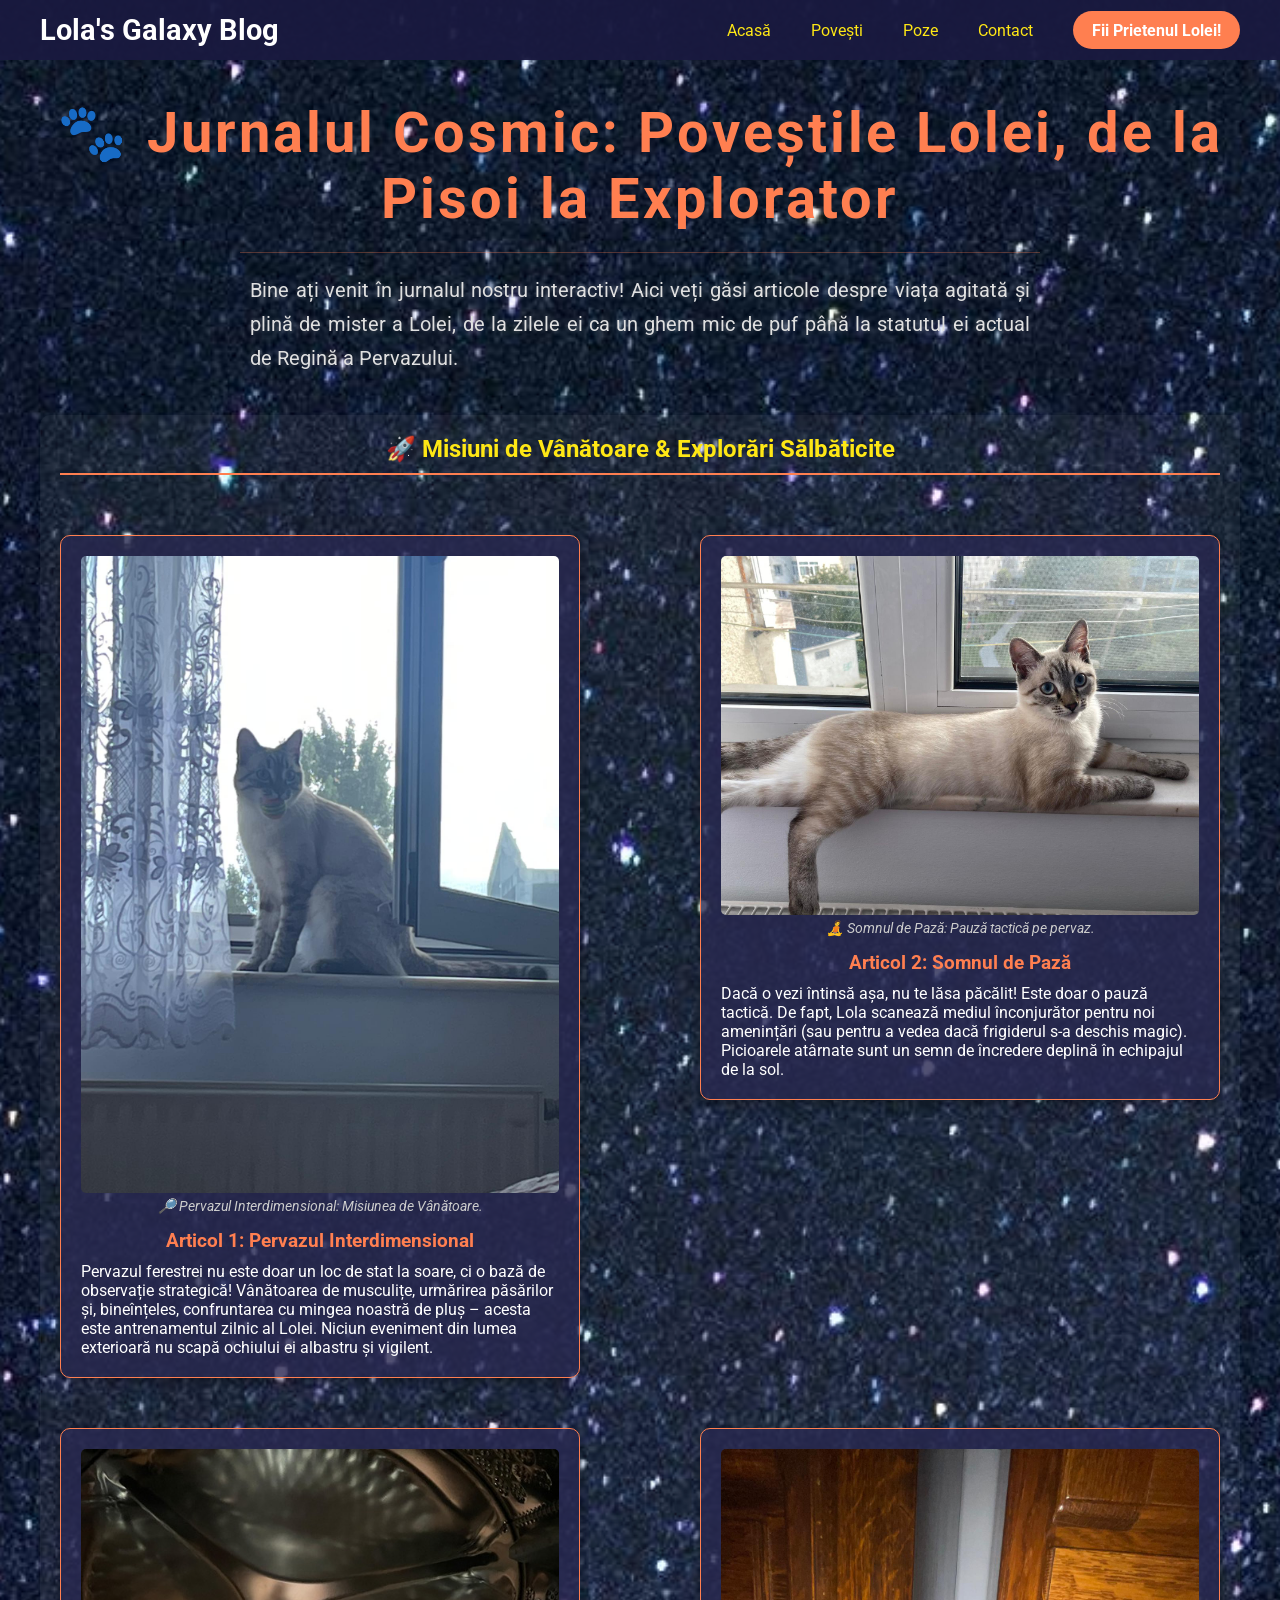
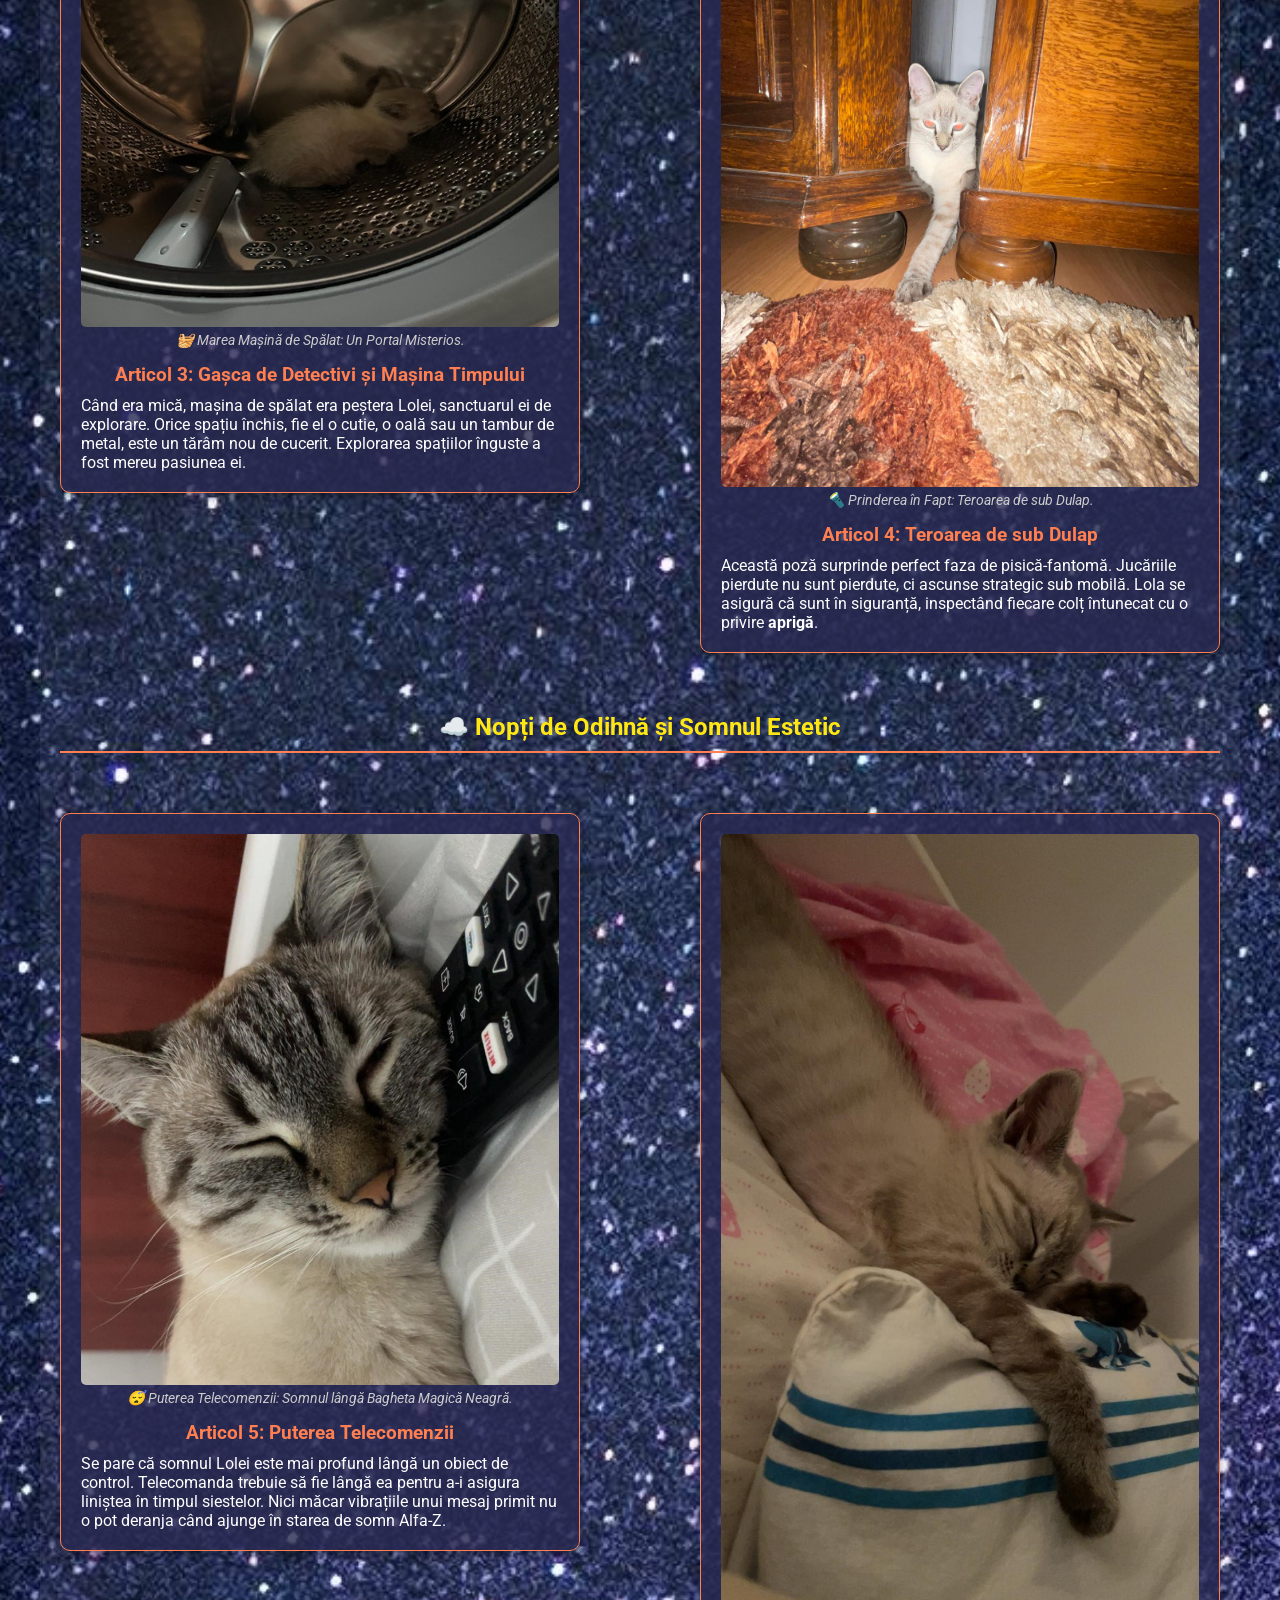
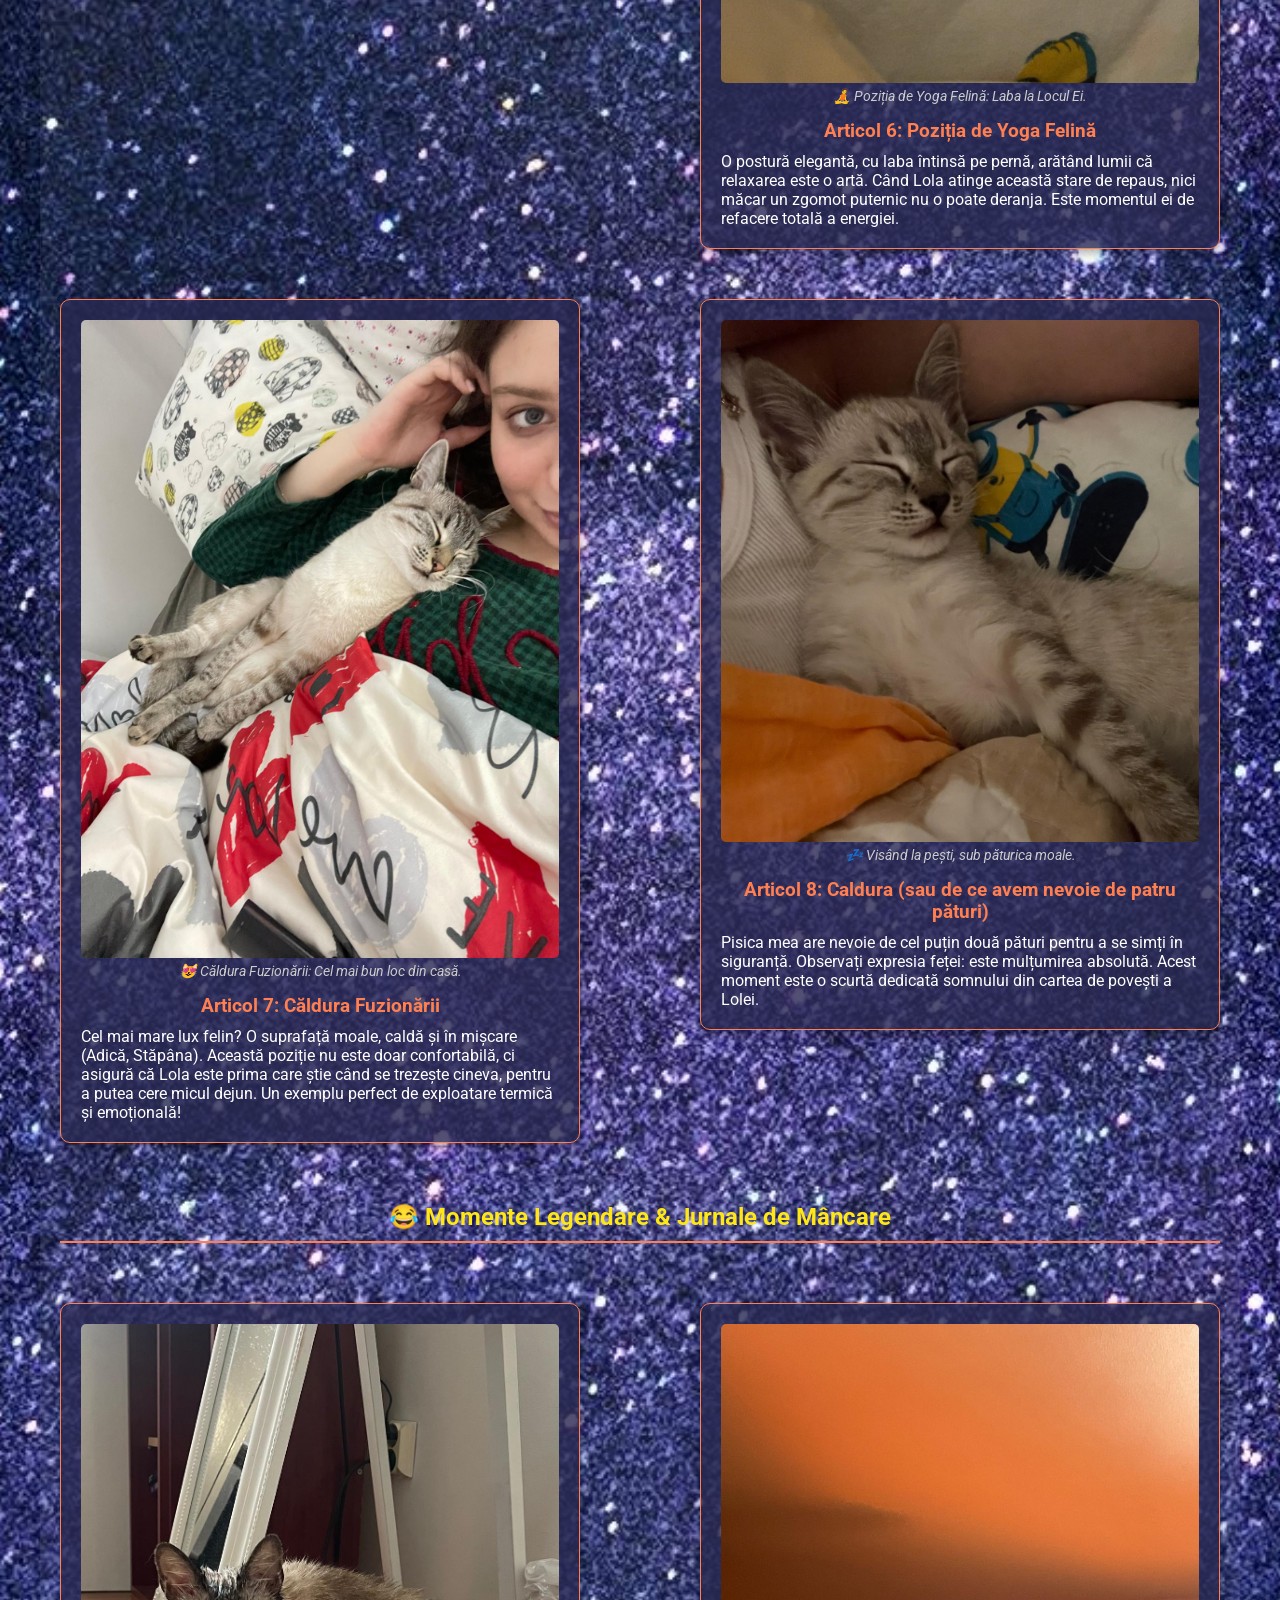
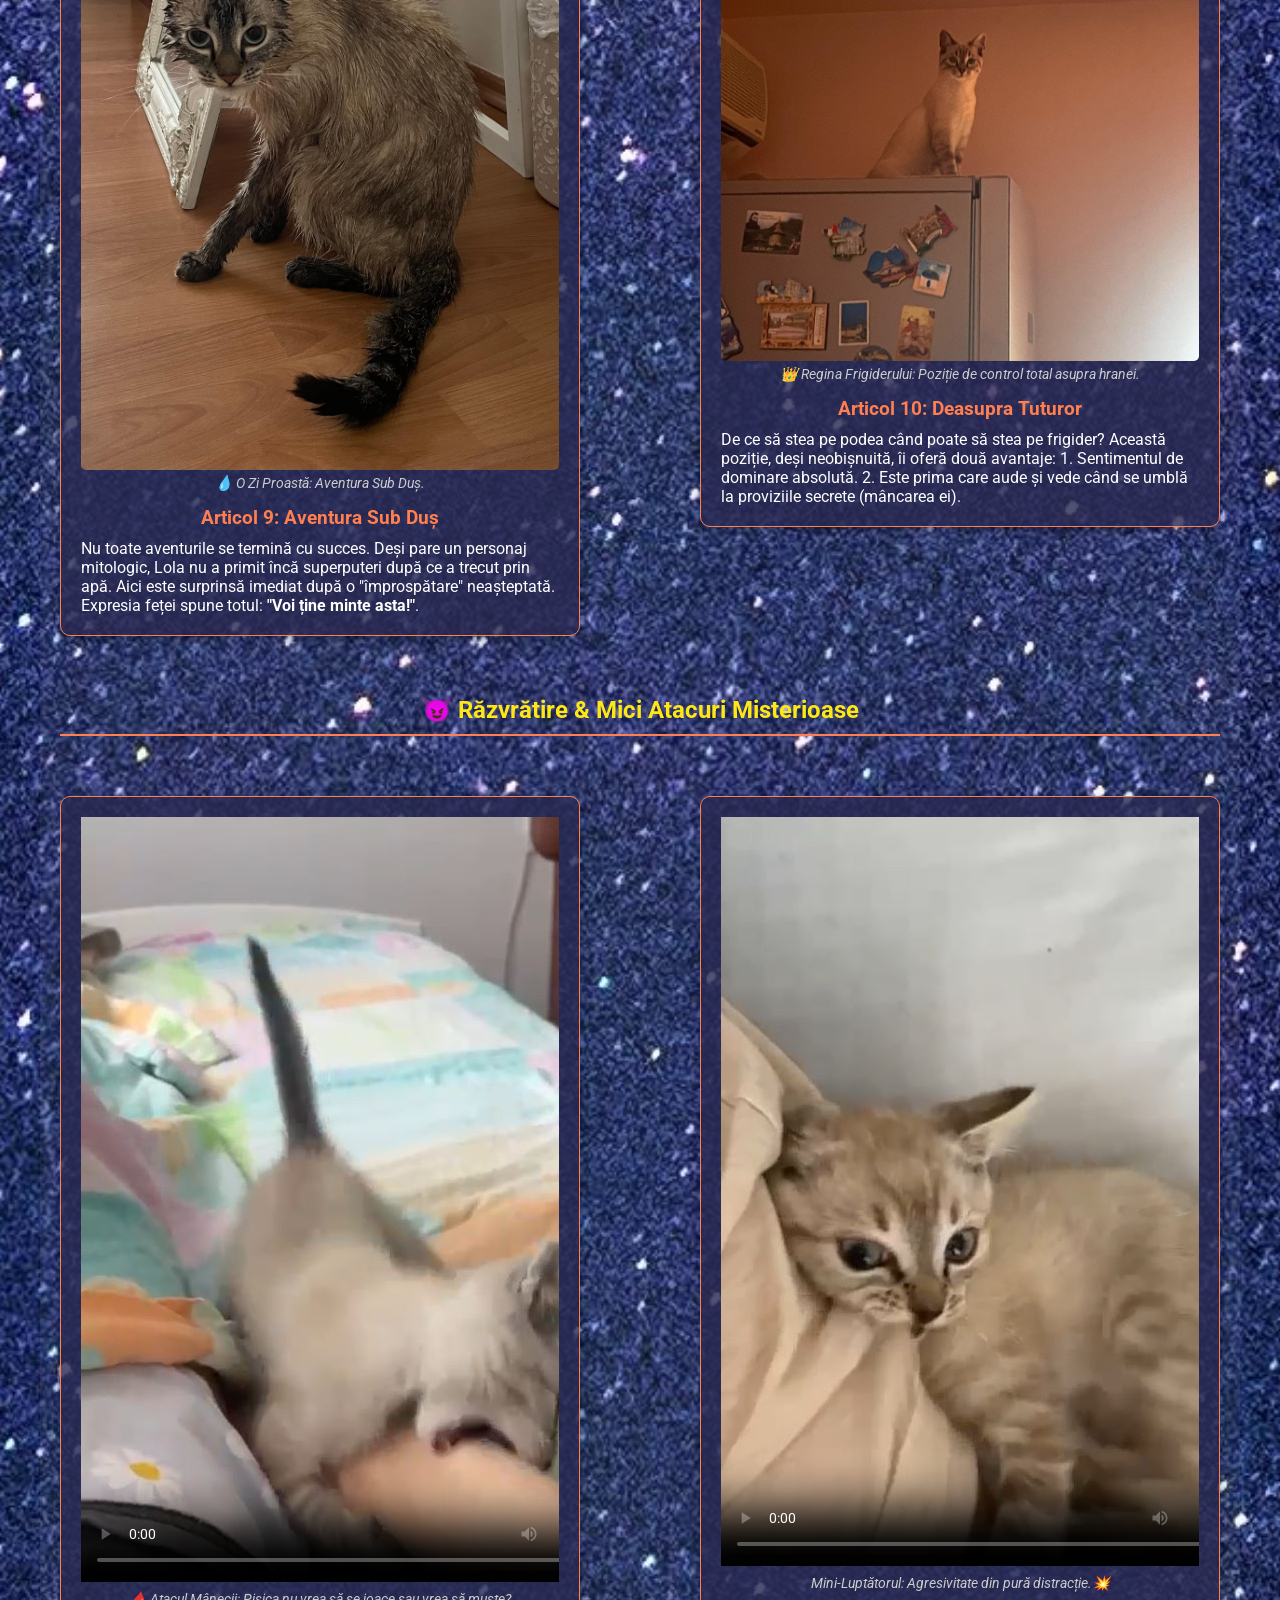
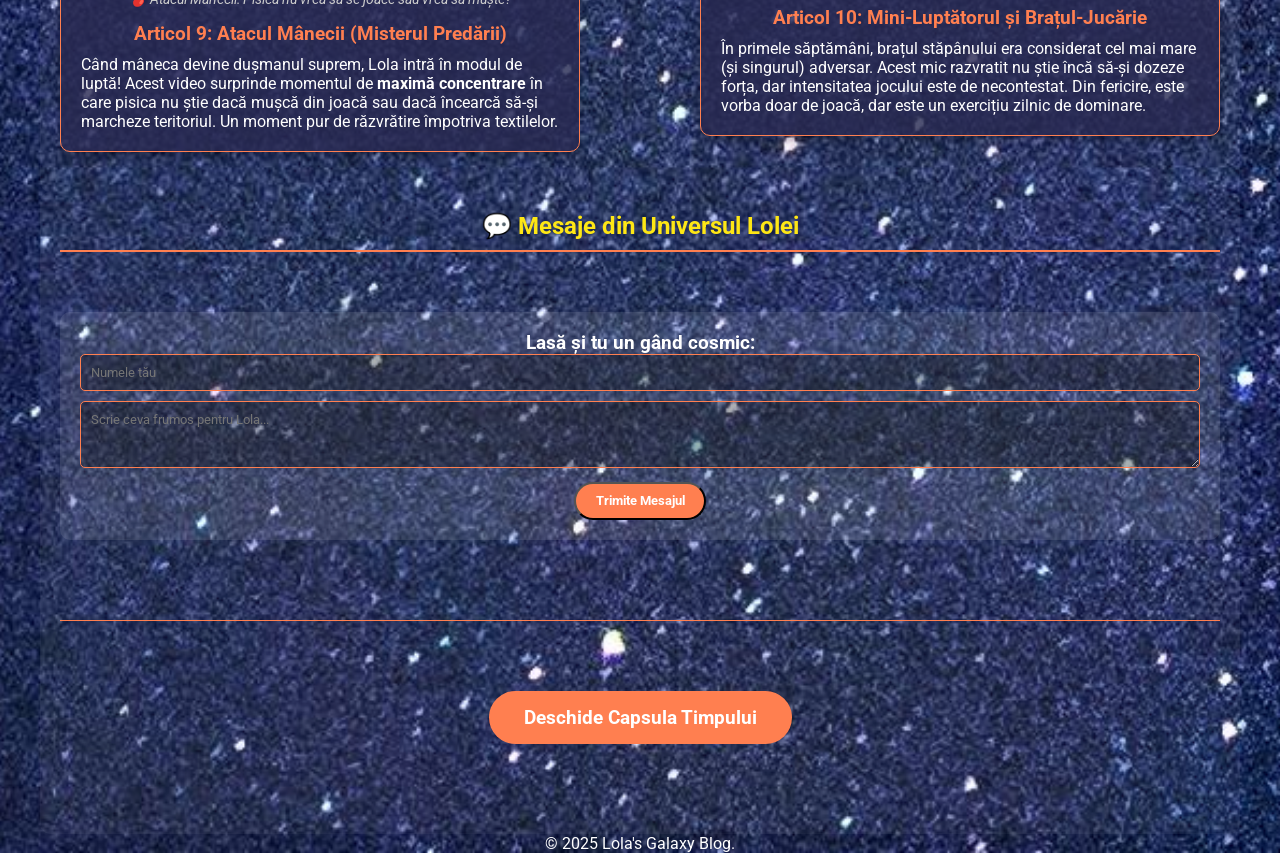
==== povesti.html @ cbba56db "Add files via upload" ====
<!DOCTYPE html>
<html lang="ro">

<head>
    <meta charset="UTF-8">
    <meta name="viewport" content="width=device-width, initial-scale=1.0">
    <link rel="stylesheet" href="https://cdnjs.cloudflare.com/ajax/libs/font-awesome/6.5.1/css/all.min.css"
        integrity="sha512-DTOQO9RWCH3ppGqcWaEA1BIZOC6xxalwEsw9c2QQeAIftl+Vegovlnee1c9QX4TctnWMn13TZye+giMm8e2LwA=="
        crossorigin="anonymous" referrerpolicy="no-referrer">
    <link href="https://fonts.googleapis.com/css2?family=Roboto:wght@400;700&display=swap" rel="stylesheet">
    <meta name="description"
        content="Aventurile zilnice ale Lolei: Vezi poze și clipuri video cu atacuri de pisoi, somn cosmic, explorări pe pervaz și cele mai amuzante momente din viața unei siameze tabby point.">
    <meta name="keywords"
        content="lola povesti, pisica razvratire, pisoi joaca, pisici somn, clipuri video pisici, siameza tabby point, aventuri pisici.">
    <meta name="author" content="Boros Eliza Georgiana">
    <title>Jurnalul Cosmic al Lolei – Povești, Aventuri și Răzvrătire Felină</title>
    <link rel="icon" type="image/png" href="logo.png">
    <link rel="stylesheet" href="style.css">
</head>

<body id="povesti-bkg">
    <header>
        <div class="navbar">
            <div class="logo"><a href="acasa.html">Lola's Galaxy Blog</a></div> <input type="checkbox" id="menu-toggle"
                class="hidden-checkbox"> <label for="menu-toggle" class="toggle_btn icon"> <i
                    class="fa-solid fa-bars"></i> </label>
            <nav class="main-nav">
                <ul class="links">
                    <li><a href="acasa.html">Acasă</a></li>
                    <li class="main-submenu"> <a href="povesti.html">Povești</a>
                        <ul class="submenu">
                            <li><a href="povesti.html#joaca">Joacă</a></li>
                            <li><a href="povesti.html#relaxare">Relaxare</a></li>
                            <li><a href="povesti.html#mancare">Mâncare Preferată</a></li>
                            <li><a href="povesti.html#razvratire">Lola Războinica</a></li>
                        </ul>
                    </li>
                    <li><a href="poze.html">Poze</a></li>
                    <li class="main-submenu"> <a href="contact.html">Contact</a>
                        <ul class="submenu">
                            <li><a href="#urare">Trimite-i o urare pisicii</a></li>
                            <li><a href="#newsletter">Înscriere Newsletter</a></li>
                        </ul>
                    </li>
                    <li><a href="signin.html" class="action_btn"> Fii Prietenul Lolei!</a></li>
                </ul>
            </nav>
        </div>
    </header>
    <main>
        <section id="povesti-header">
            <h1>🐾 Jurnalul Cosmic: Poveștile Lolei, de la Pisoi la Explorator</h1>
            <p> Bine ați venit în jurnalul nostru interactiv! Aici veți găsi articole despre viața agitată și plină de
                mister a Lolei, de la zilele ei ca un ghem mic de puf până la statutul ei actual de Regină a Pervazului.
            </p>
        </section>
        <section id="joaca" class="story-category">
            <h2>🚀 Misiuni de Vânătoare & Explorări Sălbăticite</h2>
            <article class="post">
                <figure> <img src="poza1.jpeg" alt="Lola pe pervaz cu jucăria de pluș.">
                    <figcaption>🔎 Pervazul Interdimensional: Misiunea de Vânătoare.</figcaption>
                </figure>
                <h3>Articol 1: Pervazul Interdimensional</h3>
                <p> Pervazul ferestrei nu este doar un loc de stat la soare, ci o bază de observație strategică!
                    Vânătoarea de musculițe, urmărirea păsărilor și, bineînțeles, confruntarea cu mingea noastră de pluș
                    – acesta este antrenamentul zilnic al Lolei. Niciun eveniment din lumea exterioară nu scapă ochiului
                    ei albastru și vigilent. </p>
            </article>
            <article class="post">
                <figure> <img src="poza2.jpeg" alt="Lola întinsă pe pervaz.">
                    <figcaption>🧘 Somnul de Pază: Pauză tactică pe pervaz.</figcaption>
                </figure>
                <h3>Articol 2: Somnul de Pază</h3>
                <p> Dacă o vezi întinsă așa, nu te lăsa păcălit! Este doar o pauză tactică. De fapt, Lola scanează
                    mediul înconjurător pentru noi amenințări (sau pentru a vedea dacă frigiderul s-a deschis magic).
                    Picioarele atârnate sunt un semn de încredere deplină în echipajul de la sol. </p>
            </article>
            <article class="post">
                <figure> <img src="poza3.jpeg" alt="Lola pisoi se ascunde în mașina de spălat.">
                    <figcaption>🧺 Marea Mașină de Spălat: Un Portal Misterios.</figcaption>
                </figure>
                <h3>Articol 3: Gașca de Detectivi și Mașina Timpului</h3>
                <p> Când era mică, mașina de spălat era peștera Lolei, sanctuarul ei de explorare. Orice spațiu închis,
                    fie el o cutie, o oală sau un tambur de metal, este un tărâm nou de cucerit. Explorarea spațiilor
                    înguste a fost mereu pasiunea ei. </p>
            </article>
            <article class="post">
                <figure> <img src="poza4.jpeg" alt="Lola iese de sub dulapuri, cu ochii roșii de la blitz.">
                    <figcaption>🔦 Prinderea în Fapt: Teroarea de sub Dulap.</figcaption>
                </figure>
                <h3>Articol 4: Teroarea de sub Dulap</h3>
                <p> Această poză surprinde perfect faza de pisică-fantomă. Jucăriile pierdute nu sunt pierdute, ci
                    ascunse strategic sub mobilă. Lola se asigură că sunt în siguranță, inspectând fiecare colț
                    întunecat cu o privire <strong>aprigă</strong>. </p>
            </article>
        </section>
        <section id="relaxare" class="story-category">
            <h2>☁️ Nopți de Odihnă și Somnul Estetic</h2>
            <article class="post">
                <figure> <img src="poza5.jpeg" alt="Lola doarme lângă o telecomandă.">
                    <figcaption>😴 Puterea Telecomenzii: Somnul lângă Bagheta Magică Neagră.</figcaption>
                </figure>
                <h3>Articol 5: Puterea Telecomenzii</h3>
                <p> Se pare că somnul Lolei este mai profund lângă un obiect de control. Telecomanda trebuie să fie
                    lângă ea pentru a-i asigura liniștea în timpul siestelor. Nici măcar vibrațiile unui mesaj primit nu
                    o pot deranja când ajunge în starea de somn Alfa-Z. </p>
            </article>
            <article class="post">
                <figure> <img src="poza6.jpeg" alt="Lola doarme cu laba întinsă pe pernă.">
                    <figcaption>🧘 Poziția de Yoga Felină: Laba la Locul Ei.</figcaption>
                </figure>
                <h3>Articol 6: Poziția de Yoga Felină</h3>
                <p> O postură elegantă, cu laba întinsă pe pernă, arătând lumii că relaxarea este o artă. Când Lola
                    atinge această stare de repaus, nici măcar un zgomot puternic nu o poate deranja. Este momentul ei
                    de refacere totală a energiei. </p>
            </article>
            <article class="post">
                <figure> <img src="poza7.jpeg" alt="Lola doarme pe stăpână.">
                    <figcaption>😻 Căldura Fuzionării: Cel mai bun loc din casă.</figcaption>
                </figure>
                <h3>Articol 7: Căldura Fuzionării</h3>
                <p> Cel mai mare lux felin? O suprafață moale, caldă și în mișcare (Adică, Stăpâna). Această poziție nu
                    este doar confortabilă, ci asigură că Lola este prima care știe când se trezește cineva, pentru a
                    putea cere micul dejun. Un exemplu perfect de exploatare termică și emoțională! </p>
            </article>
            <article class="post">
                <figure> <img src="poza8.jpeg" alt="Lola pisoi doarme pe o pătură portocalie.">
                    <figcaption>💤 Visând la pești, sub păturica moale.</figcaption>
                </figure>
                <h3>Articol 8: Caldura (sau de ce avem nevoie de patru pături)</h3>
                <p> Pisica mea are nevoie de cel puțin două pături pentru a se simți în siguranță. Observați expresia
                    feței: este mulțumirea absolută. Acest moment este o scurtă dedicată somnului din cartea de povești
                    a Lolei. </p>
            </article>
        </section>
        <section id="mancare" class="story-category">
            <h2>😂 Momente Legendare & Jurnale de Mâncare</h2>
            <article class="post">
                <figure> <img src="poza9.jpeg" alt="Lola udă după baie, stând pe podea.">
                    <figcaption>💧 O Zi Proastă: Aventura Sub Duș.</figcaption>
                </figure>
                <h3>Articol 9: Aventura Sub Duș</h3>
                <p> Nu toate aventurile se termină cu succes. Deși pare un personaj mitologic, Lola nu a primit încă
                    superputeri după ce a trecut prin apă. Aici este surprinsă imediat după o "împrospătare"
                    neașteptată. Expresia feței spune totul: <strong>"Voi ține minte asta!"</strong>. </p>
            </article>
            <article class="post">
                <figure> <img src="poza10.jpeg" alt="Lola stă pe frigider.">
                    <figcaption>👑 Regina Frigiderului: Poziție de control total asupra hranei.</figcaption>
                </figure>
                <h3>Articol 10: Deasupra Tuturor</h3>
                <p> De ce să stea pe podea când poate să stea pe frigider? Această poziție, deși neobișnuită, îi oferă
                    două avantaje: 1. Sentimentul de dominare absolută. 2. Este prima care aude și vede când se umblă la
                    proviziile secrete (mâncarea ei). </p>
            </article>
        </section>
        <section id="razvratire" class="story-category">
            <h2>😈 Răzvrătire & Mici Atacuri Misterioase</h2>
            <article class="post">
                <figure> <video src="video1.mp4" poster="poza-preview-video1.jpg" controls></video>
                    <figcaption id="atac_maneca"> Atacul Mânecii: Pisica nu vrea să se joace sau vrea să muște?
                    </figcaption>
                </figure>
                <h3>Articol 9: Atacul Mânecii (Misterul Predării)</h3>
                <p> Când mâneca devine dușmanul suprem, Lola intră în modul de luptă! Acest video surprinde momentul de
                    <strong>maximă concentrare</strong> în care pisica nu știe dacă mușcă din joacă sau dacă încearcă
                    să-și marcheze teritoriul. Un moment pur de răzvrătire împotriva textilelor. </p>
            </article>
            <article class="post">
                <figure> <video src="video2.mp4" poster="poza-preview-video2.jpg" controls></video>
                    <figcaption id="agresivitate"> Mini-Luptătorul: Agresivitate din pură distracție.</figcaption>
                </figure>
                <h3>Articol 10: Mini-Luptătorul și Brațul-Jucărie</h3>
                <p> În primele săptămâni, brațul stăpânului era considerat cel mai mare (și singurul) adversar. Acest
                    mic razvratit nu știe încă să-și dozeze forța, dar intensitatea jocului este de necontestat. Din
                    fericire, este vorba doar de joacă, dar este un exercițiu zilnic de dominare. </p>
            </article>
        </section>
        <section class="story-category">
            <h2>💬 Mesaje din Universul Lolei</h2>
            <div id="formular-mesaj-nou"
                style="width: 100%; margin-bottom: 30px; background: rgba(255,255,255,0.1); padding: 20px; border-radius: 10px;">
                <h3>Lasă și tu un gând cosmic:</h3> <input type="text" id="mesaj-nume" placeholder="Numele tău"
                    style="margin-bottom: 10px;"> <textarea id="mesaj-text"
                    placeholder="Scrie ceva frumos pentru Lola..." rows="3"></textarea> <button id="btn-adauga-mesaj"
                    class="action_btn" style="margin-top: 10px;">Trimite Mesajul</button>
            </div>
            <hr style="border: 0; border-top: 1px solid #FF7F50; margin: 20px 0; width: 100%; "> <button
                id="btn-incarca-comentarii" class="action_btn">Deschide Capsula Timpului</button>
            <div id="comentarii-container" style="width: 100%; margin-top: 20px;"></div>
        </section>
    </main>
    <footer>
        <p>&copy; 2025 Lola's Galaxy Blog.</p>
    </footer>
    <script src="script.js"></script>
</body>

</html>
---- style.css ----
@import url('https://fonts.googleapis.com/css2?family=Roboto:wght@400;700&display=swap');

* {
    margin: 0;
    padding: 0;
    box-sizing: border-box;
    font-family: 'Roboto', sans-serif;
}

body {
    background-color: #1A1A40;
    background-image: url('fundal4.jpg');
    background-size: cover;
    background-position: center;
    min-height: 100vh;
    text-align: center;
    padding-top: 60px;
}

#acasa {
    background-image: url('fundal3.png');
    background-color: #E6E6FA;
    background-size: cover;
    background-position: center;
    background-repeat: no-repeat;
}

li {
    list-style: none;
    /*eliminam bulinele adaugate automat*/
}

a {
    text-decoration: none;
    color: #FEE715;
    font-size: 1rem;
    transition: color 0.3s ease;
}

a:hover {
    color: #FF7F50;
}

header {
    position: fixed;
    top: 0;
    left: 0;
    width: 100%;
    padding: 0 2rem;
    background-color: rgba(26, 26, 64, 0.95);
    z-index: 1000;
    transition: background-color 1s ease, box-shadow 0.5s ease 1s;
}

.navbar {
    max-width: 1200px;
    height: 60px;
    margin: 0 auto;
    display: flex;
    align-items: center;
    justify-content: space-between;
    width: 100%;
}

.navbar .logo a {
    font-size: 1.8rem;
    font-weight: 700;
    color: #FFF;
}

.links {
    display: flex;
    align-items: center;
    gap: 2.5rem;
}

/* Ascundem checkbox-ul folosit pentru controlul meniul */
.hidden-checkbox {
    display: none;
}

/* Butonul Hamburger*/
.toggle_btn {
    display: none;
    color: #FFF;
    font-size: 1.7rem;
    cursor: pointer;
    animation: balans 5s infinite;
}

.action_btn {
    background-color: #FF7F50;
    color: #FFF;
    padding: 0.6rem 1.2rem;
    border-radius: 30px;
    font-weight: bold;
    transition: transform 0.2s ease, background-color 0.5s ease 0.1s;
}

.action_btn:hover {
    transform: scale(1.05);
    background-color: #FEE715;
    color: #1A1A40;
}

/* dropdown menu */
.main-submenu {
    position: relative;
}

.submenu {
    display: none;
    position: absolute;
    top: 100%;
    left: 0;
    background: rgba(40, 40, 80, 0.98);
    border: 1px solid #FF7F50;
    border-radius: 5px;
    min-width: 200px;
    padding: 10px 0;
    box-shadow: 0 4px 15px rgba(0, 0, 0, 0.4);
    z-index: 900;
}

.main-submenu:hover .submenu {
    display: block;
}

.submenu li a {
    color: #FFF;
    padding: 8px 15px;
    display: block;
    font-size: 0.9rem;
    text-align: left;
}

.submenu li a:hover {
    background-color: #FF7F50;
    color: #FFF;
}

footer {
    color: #fff;
}

main#principal {
    min-height: calc(100vh - 60px);
    /*adica diferenta ramasa fara meniu*/
    display: flex;
    flex-direction: column;
    align-items: center;
    justify-content: center;
    color: #FFF;
}

#principal h1 {
    font-size: 4rem;
    margin-bottom: 0.5rem;
    color: #FEE715;
    animation: pulse-glow 5s infinite alternate;
}

#principal p {
    font-size: 2rem;
    margin-bottom: 0.5rem;
    color: #e8f317;
    text-shadow: 0 0 5px rgba(255, 255, 255, 0.2);
    border-top: 1px solid rgba(255, 127, 80, 0.3);
    padding-top: 20px;
}

/*animatii*/
@keyframes pulse-glow {
    0% {
        transform: scale(1);
        opacity: 0.8;
        text-shadow: 0 0 5px rgba(255, 127, 80, 0.5);
    }

    50% {
        transform: scale(1.05) rotate(1deg);
        opacity: 1;
        text-shadow: 0 0 15px #FEE715;
    }

    100% {
        transform: scale(1);
        opacity: 0.8;
        text-shadow: 0 0 5px rgba(255, 127, 80, 0.5);
    }
}

@keyframes balans {

    0%,
    100% {
        transform: rotate(0deg);
    }

    20% {
        transform: rotate(35deg);
    }

    40% {
        transform: rotate(-35deg);
    }

    60% {
        transform: rotate(15deg);
    }

    80% {
        transform: rotate(-15deg);
    }
}

@media(max-width: 992px) {

    .links,
    .action_btn {
        display: none;
    }

    .toggle_btn {
        display: block;
        position: fixed;
        top: 10px;
        right: 10px;
        z-index: 1001;
    }

    /* E ~ F selecteaza toate elementele F care sunt frati cu E și care urmeaza după E */
    #menu-toggle:checked~.main-nav .links {
        display: flex;
        flex-direction: column;
        position: absolute;
        top: 60px;
        right: 0;
        width: 100%;
        max-width: 300px;
        background-color: rgba(26, 26, 64, 0.98);
        padding: 10px 0;
        border-radius: 5px;
        box-shadow: 0 4px 8px rgba(0, 0, 0, 0.3);
    }

    .main-nav .links li,
    .main-nav .action_btn {
        width: 90%;
        margin: 5px auto;
        text-align: center;
    }

    .submenu {
        position: static;
        width: 100%;
        background: rgba(40, 40, 80, 0.9);
        border: none;
        padding: 0;
    }

    main {
        grid-template-columns: 1fr;
        grid-gap: 10px;
        align-items: center;
        max-width: 1200px;
        margin: 20px auto;
    }
}

/*povesti.html*/
#atac_maneca::before {
    content: "🩸";
}

#agresivitate::after {
    content: "💥";
}

#povesti-bkg {
    background-image: url('fundal4.jpg');
    background-size: cover;
    background-position: center;
    background-repeat: no-repeat;
    background-color: #E6E6FA;
    color: #FFF;
}

section#povesti-header {
    display: flex;
    flex-direction: column;
    align-items: center;
    padding: 40px 20px 20px;
    margin: 0 auto;
}

#povesti-header p {
    max-width: 800px;
    margin: 20px auto;
    text-align: justify;
    color: #FFF;
    padding: 0 10px;
}

#povesti-header h1 {
    font-size: 3.5rem;
    letter-spacing: 3px;
    color: #FEE715;
    animation: pulse-glow 5s infinite alternate;
}

#povesti-header p {
    font-size: 1.25rem;
    line-height: 1.7;
    color: #E0E0E0;
    text-shadow: 0 0 5px rgba(255, 255, 255, 0.2);
    border-top: 1px solid rgba(255, 127, 80, 0.3);
    padding-top: 20px;
}

.story-category {
    max-width: 1200px;
    margin: 40px;
    padding: 20px;
    background-color: rgba(255, 255, 255, 0.05);
    border-radius: 10px;
    display: flex;
    flex-wrap: wrap;
    gap: 30px;
    text-align: center;
    margin: 0px auto;
    justify-content: space-between;
    align-items: flex-start;
    /*face ca articolele sa inceapa de la aceeasi inaltime */
    color: #FFF;
}

.story-category h1 {
    color: #FEE715;
    text-align: center;
    width: 100%;
    margin-bottom: 30px;
    border-bottom: 2px solid #FF7F50;
    padding-bottom: 10px;
}

/* titlul sectiunii */
.story-category h2 {
    color: #FEE715;
    text-align: center;
    width: 100%;
    margin-bottom: 30px;
    border-bottom: 2px solid #FF7F50;
    padding-bottom: 10px;
}

.post {
    flex: 0 0 47%;
    /* 47% + 47% = 94%. Restul de 6% e pentru gap-ul de 30px */
    max-width: 520px;
    /* Limită maximă de lățime */
    box-sizing: border-box;
    background-color: rgba(40, 40, 80, 0.8);
    padding: 20px;
    border-radius: 10px;
    box-shadow: 0 4px 10px rgba(0, 0, 0, 0.3);
    color: #FFF;
    border: 1px solid #FF7F50;
    margin-bottom: 20px;
}

.post p {
    color: #FFF;
    text-align: left;
}

.post figure {
    margin-bottom: 15px;
    overflow: hidden;
}

.post img {
    width: 100%;
    height: auto;
    border-radius: 5px;
    transition: transform 0.5s ease;
}

.post img:hover {
    transform: scale(1.05);
}

.post h3 {
    color: #FF7F50;
    margin: 10px 0;
    text-align: center;
}

.post figcaption {
    font-style: italic;
    font-size: 0.9em;
    padding-top: 5px;
    color: #CCC;
    text-align: center;
}

/* se fac o coloana cand e pagina mica */
@media(max-width: 768px) {
    .story-category {
        flex-direction: column;
        gap: 20px;
        padding: 10px;
        align-items: center;
    }

    .post {
        flex-basis: 100%;
        width: 90%;
    }
}

/*poze.html*/
img {
    max-width: 100%;
    height: auto;
    vertical-align: middle;
    display: inline-block;
}

.grid-wrapper>div {
    display: flex;
    justify-content: center;
    align-items: center;
}

.grid-wrapper>div>img {
    width: 100%;
    height: 100%;
    object-fit: cover;
    border-radius: 5px;
}

.grid-wrapper {
    display: grid;
    grid-gap: 10px;
    grid-template-columns: repeat(auto-fit, minmax(250px, 1fr));
    grid-auto-rows: 200px;
    grid-auto-flow: dense;
}

/*contact.html*/
#contact-bkg {
    background-image: none;
    background-color: #1A1A40;
    color: #FFF;
    padding-top: 60px;
}

.contact-layout-grid {
    max-width: 1200px;
    margin: 40px auto;
    padding: 20px;
    display: grid;
    /* imparte in doua coloane: 2/3 formular, 1/3 info */
    grid-template-columns: 2fr 1fr;
    grid-gap: 30px;
    background-color: rgba(255, 255, 255, 0.05);
    border-radius: 10px;
    text-align: left;
}

#formular-contact,
#info-laterala {
    padding: 20px;
    background-color: rgba(40, 40, 80, 0.8);
    border-radius: 8px;
}

#formular-contact h1,
#formular-contact h2 {
    color: #FEE715;
    text-align: center;
    margin-bottom: 20px;
}

#formular-urare,
#formular-newsletter {
    display: flex;
    flex-direction: column;
    gap: 10px;
    margin-bottom: 30px;
}

#formular-contact label {
    margin-top: 5px;
    font-weight: bold;
    color: #FEE715;
}

#formular-contact input[type="text"],
#formular-contact input[type="email"],
#formular-contact textarea {
    padding: 10px;
    border: 1px solid #FF7F50;
    border-radius: 5px;
    background-color: rgba(255, 255, 255, 0.1);
    color: #FFF;
    width: 100%;
}

#info-laterala h2 {
    color: #FF7F50;
    border-bottom: 1px solid rgba(255, 255, 255, 0.2);
    padding-bottom: 5px;
    margin-top: 20px;
    margin-bottom: 15px;
}

#info-laterala address {
    font-style: normal;
    line-height: 1.5;
    margin-bottom: 20px;
}

@media(max-width: 768px) {
    .contact-layout-grid {
        grid-template-columns: 1fr;
        grid-gap: 10px;
    }
}

/* signin.html */

.error-msg {
    color: #ff4d4d;
    font-size: 0.85rem;
    margin-top: 5px;
    display: none;
   
}


.input-error {
    border: 2px solid #ff4d4d !important;
    background-color: rgba(255, 77, 77, 0.1) !important;
}


.ajax-post {
    background: rgba(40, 40, 80, 0.9);
    border-left: 5px solid #FF7F50;
    padding: 15px;
    margin-bottom: 15px;
    border-radius: 8px;
    text-align: left;
    box-shadow: 0 4px 15px rgba(0, 0, 0, 0.3);
    transition: transform 0.2s ease;
    width: 100%;
}

.ajax-post:hover {
    transform: translateX(10px);
    background: rgba(50, 50, 100, 0.95);
}

.ajax-post strong {
    color: #FEE715;
    display: block;
    margin-bottom: 5px;
    font-size: 1.1rem;
}

.ajax-post p {
    color: #E6E6FA;
    margin: 0;
}

#formular-mesaj-nou input,
#formular-mesaj-nou textarea {
    width: 100%;
    padding: 10px;
    background: rgba(0, 0, 0, 0.3);
    border: 1px solid #FF7F50;
    color: white;
    border-radius: 5px;
}

#catCanvas {
    display: block;
    margin: 30px auto;
    border: 3px solid #FF7F50;
    box-shadow: 0 0 15px rgba(255, 127, 80, 0.5);
    cursor: none;
   
}
#btn-incarca-comentarii {
    display: block;        
    margin: 20px auto;    
    padding: 15px 35px;    
    font-size: 1.2rem;     
    font-weight: bold;     
    cursor: pointer;       
    border: none;        
    transition: transform 0.2s, background-color 0.3s;
}

#btn-incarca-comentarii:hover {
    transform: scale(1.05);
    background-color: #ff8c60; 
}
#container-planeta {
    display: flex;
    justify-content: center; 
    align-items: center;     
    height: 250px;           
}
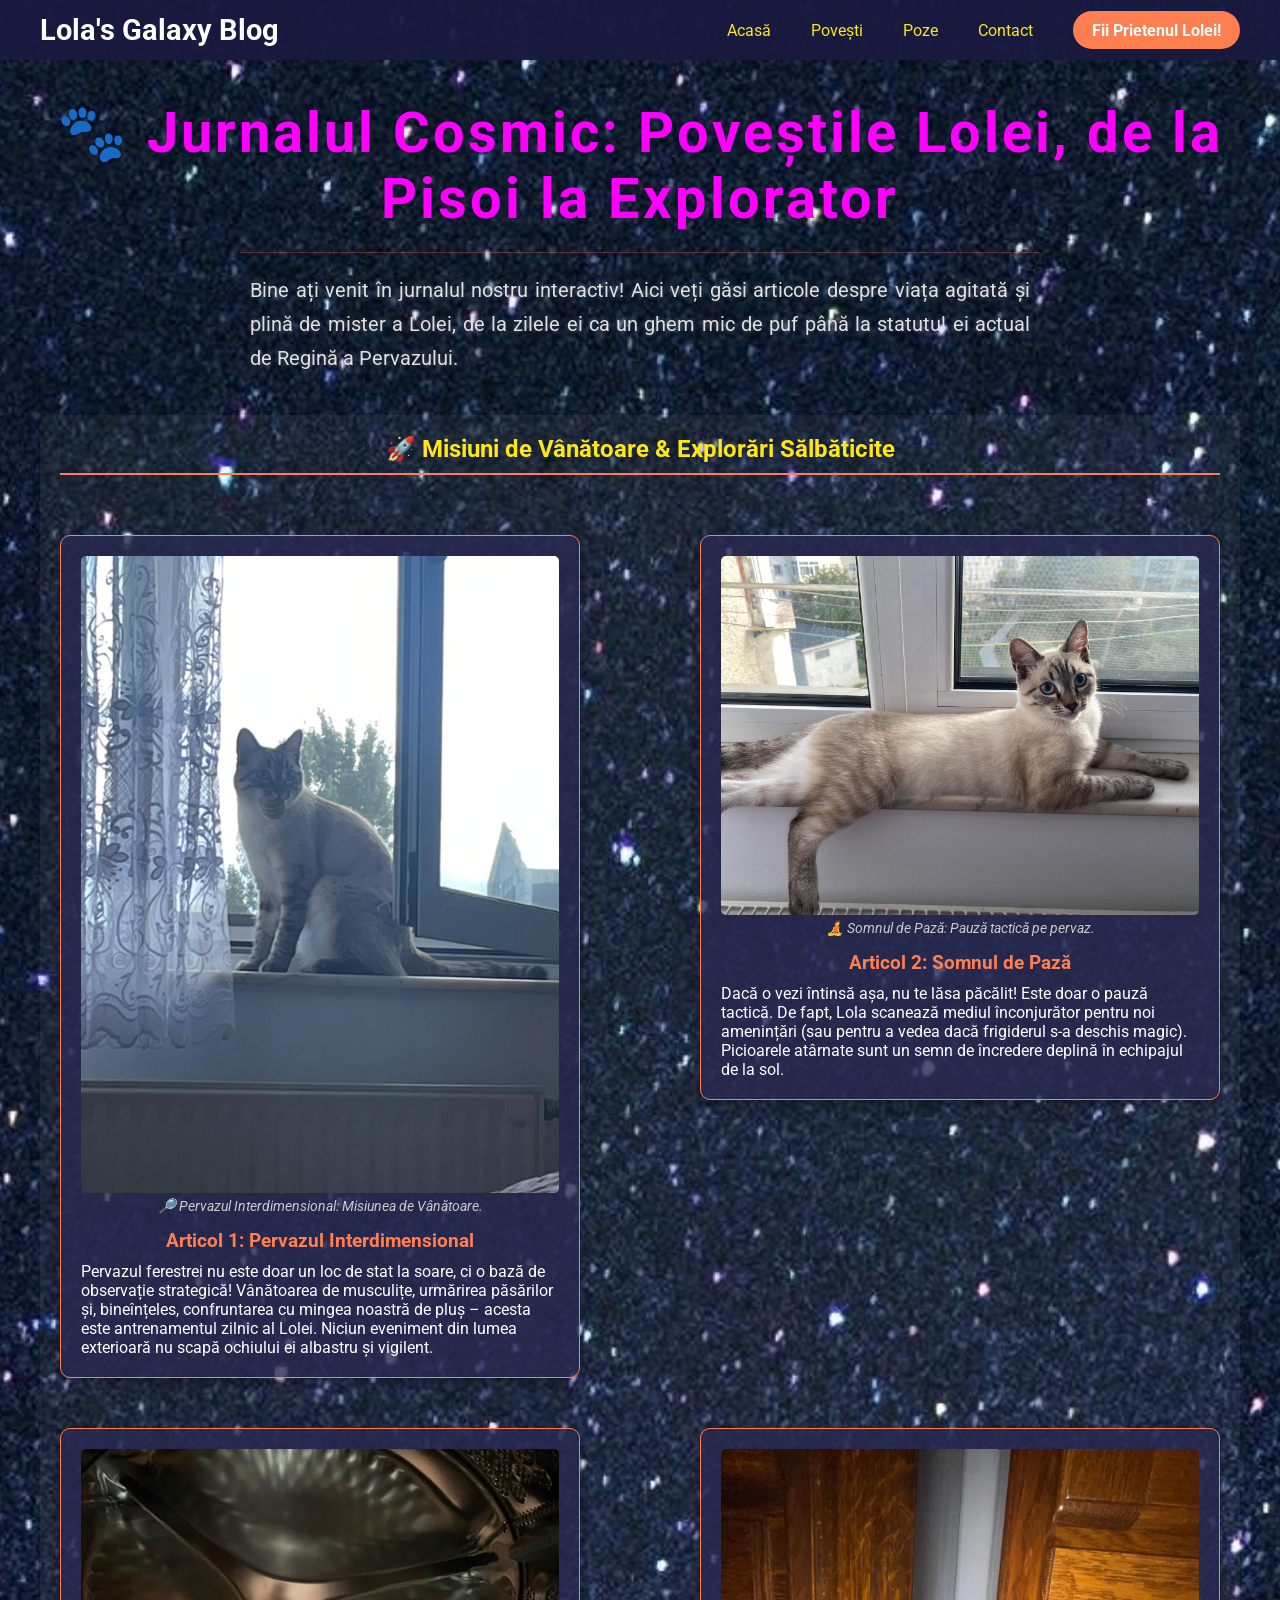
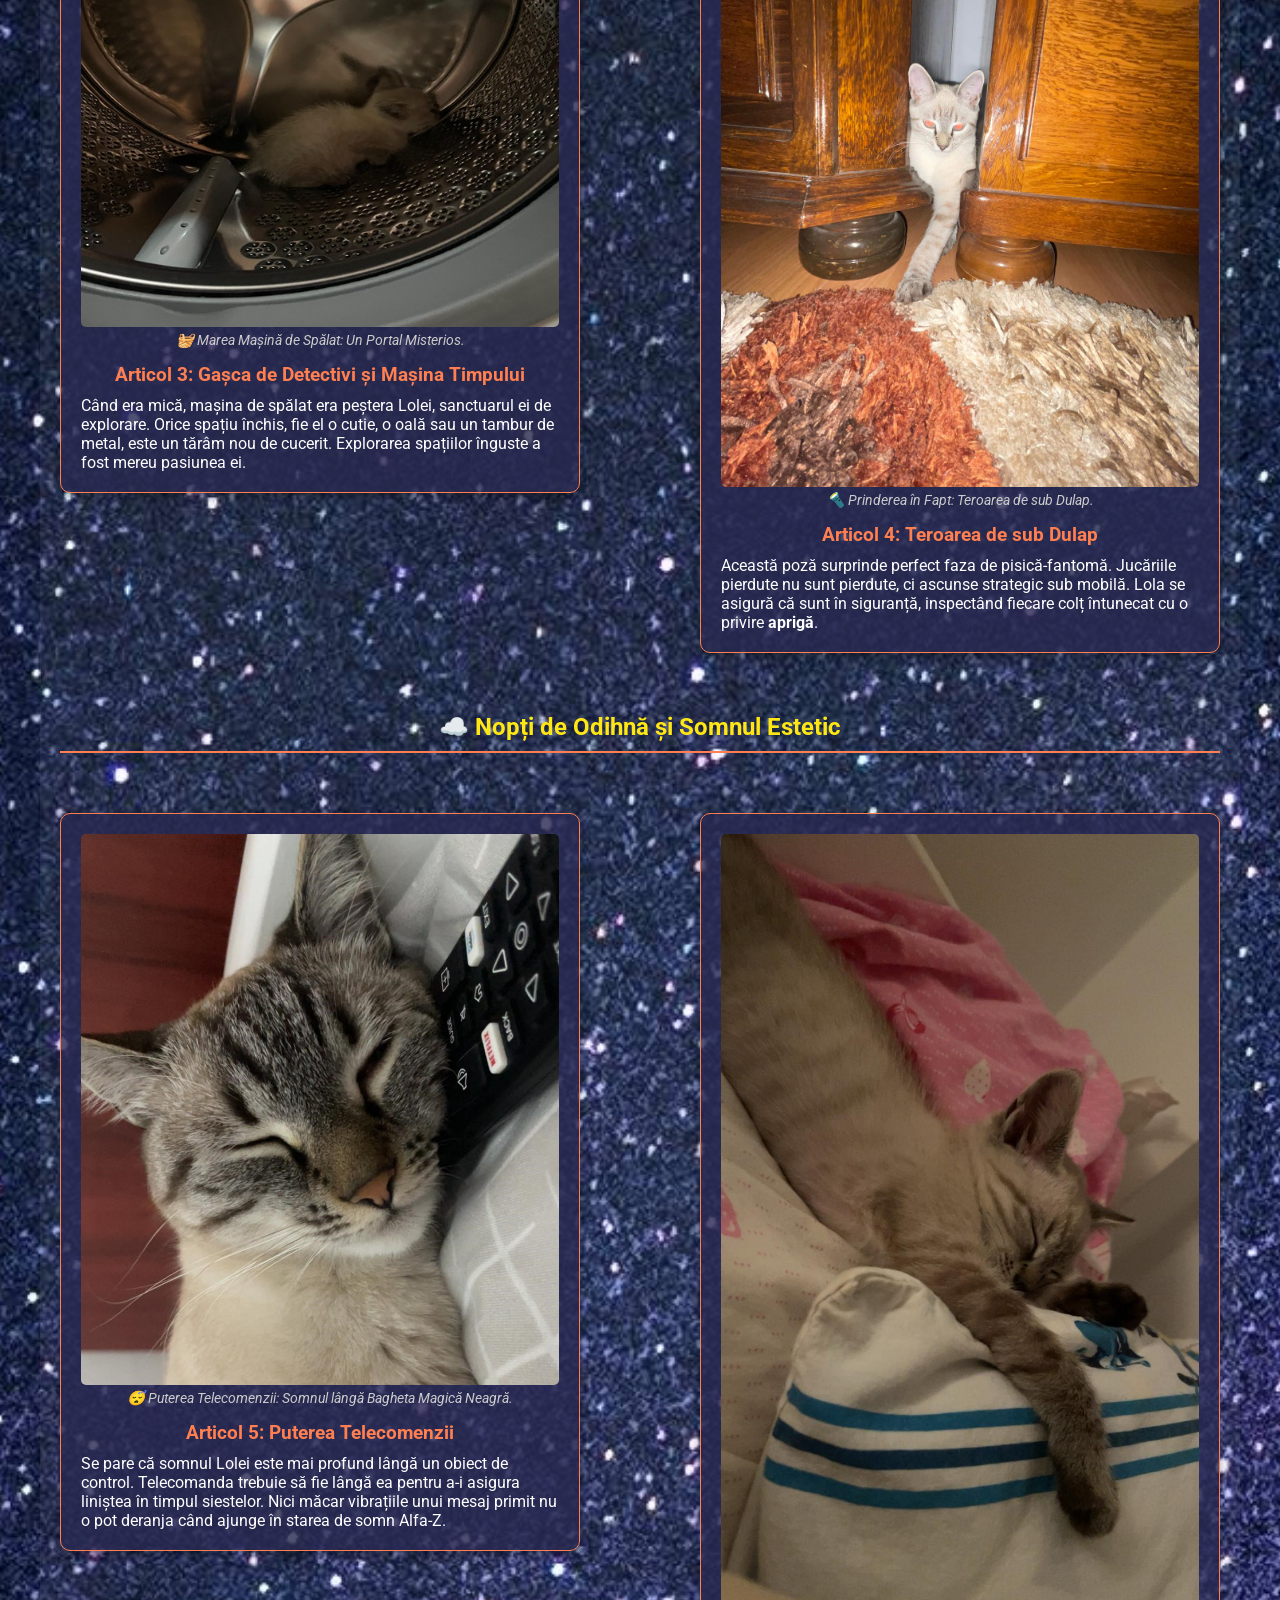
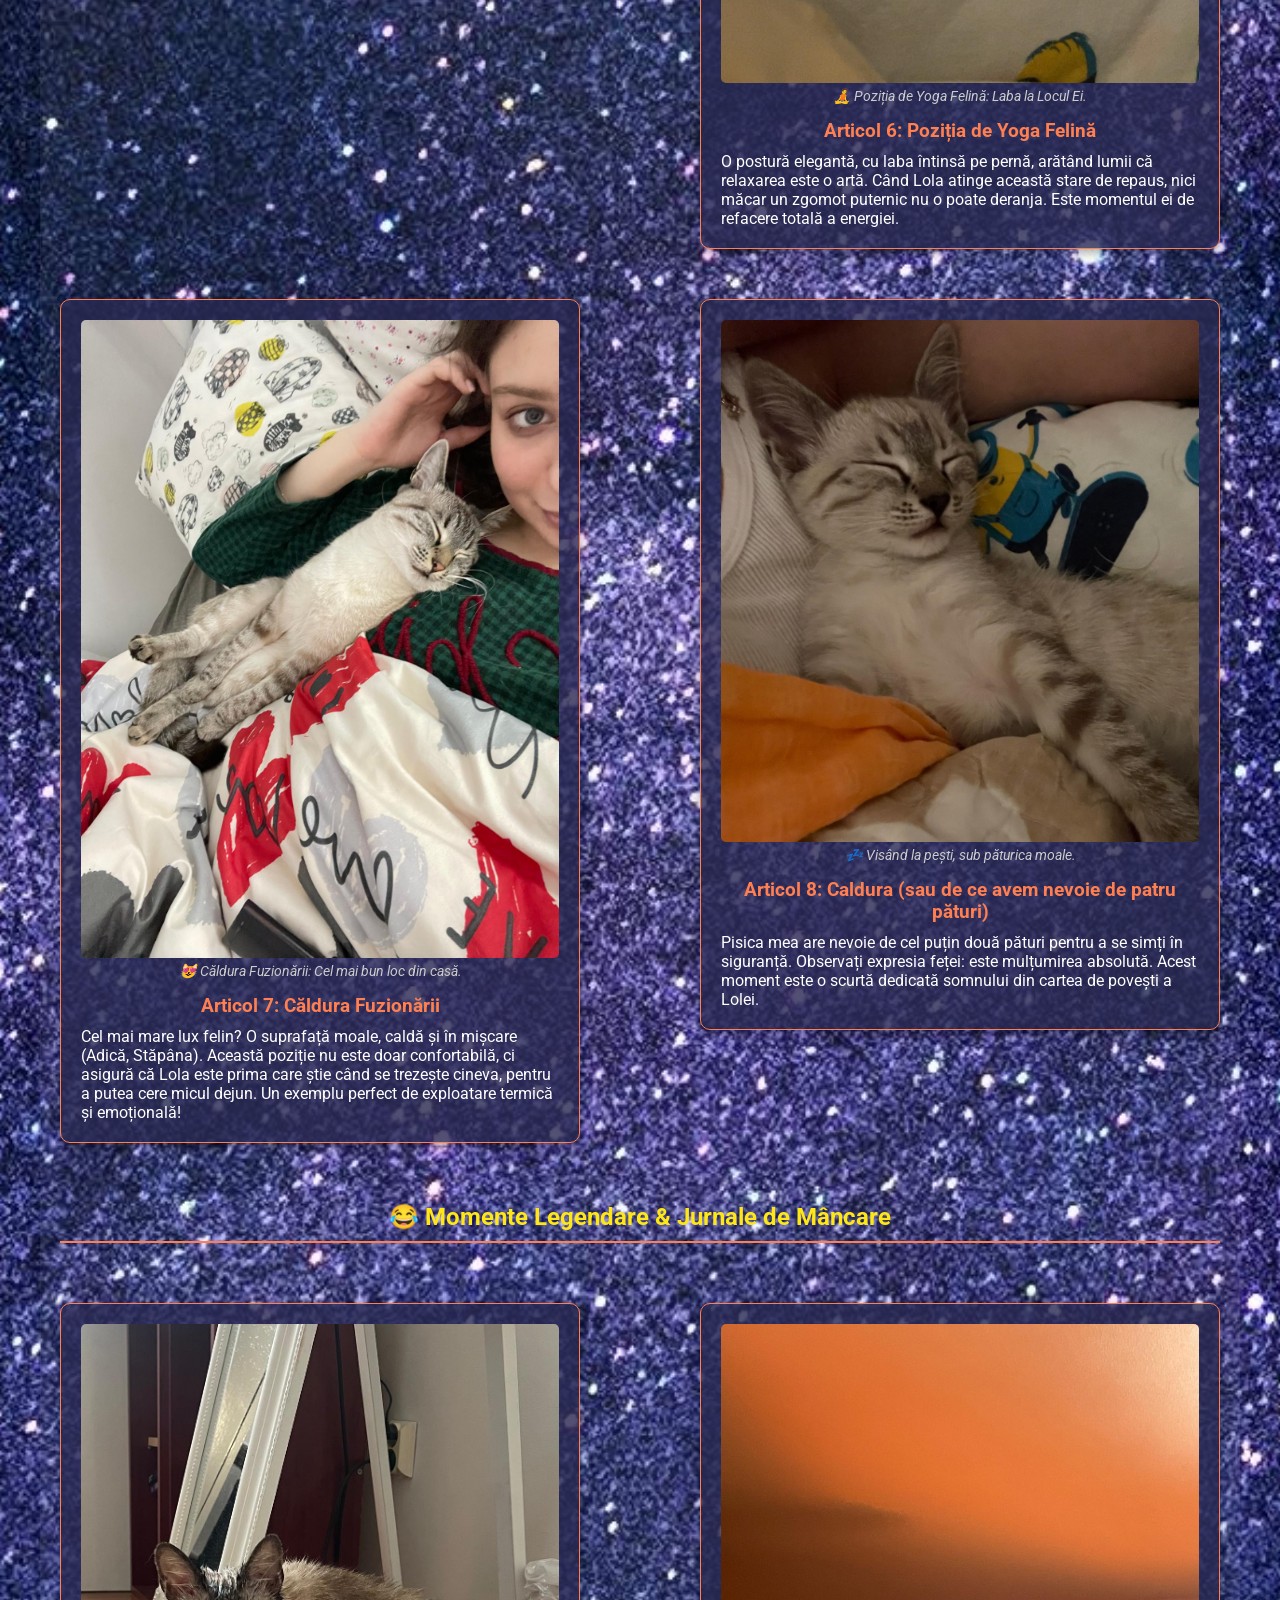
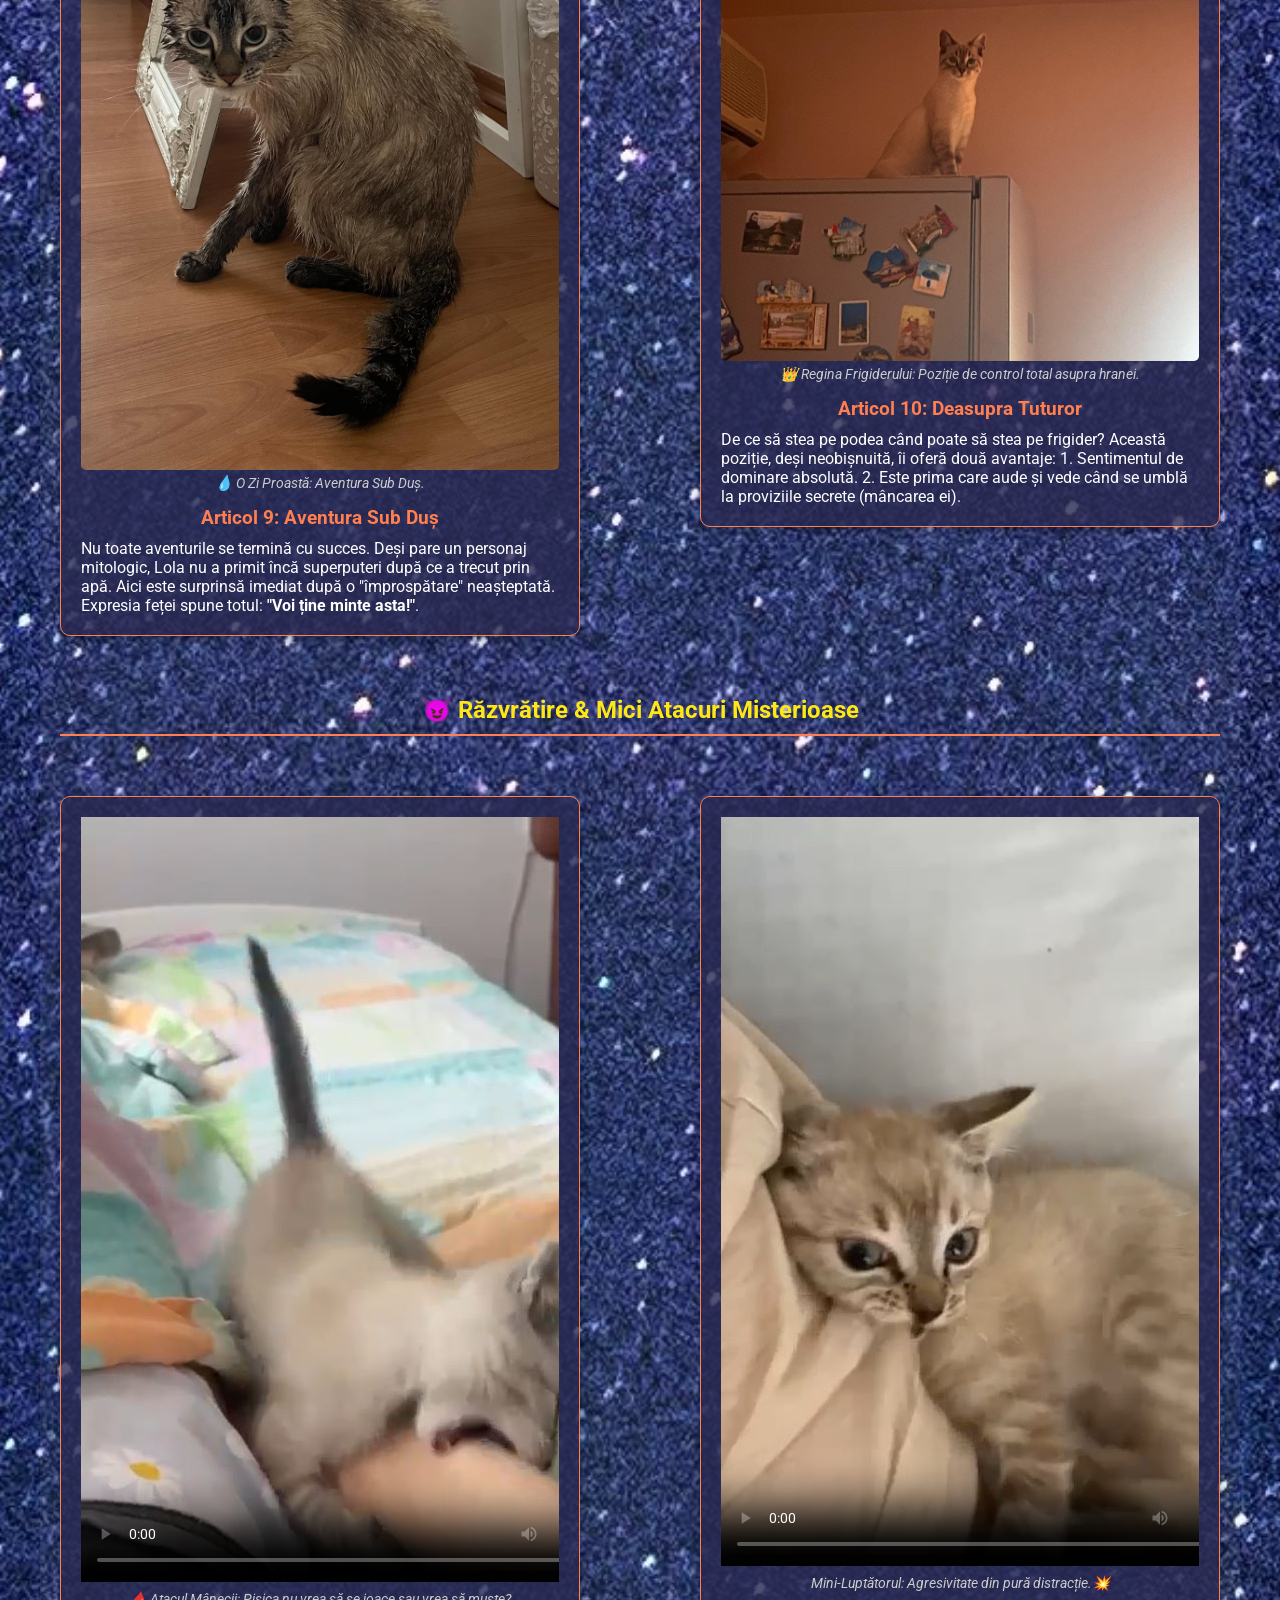
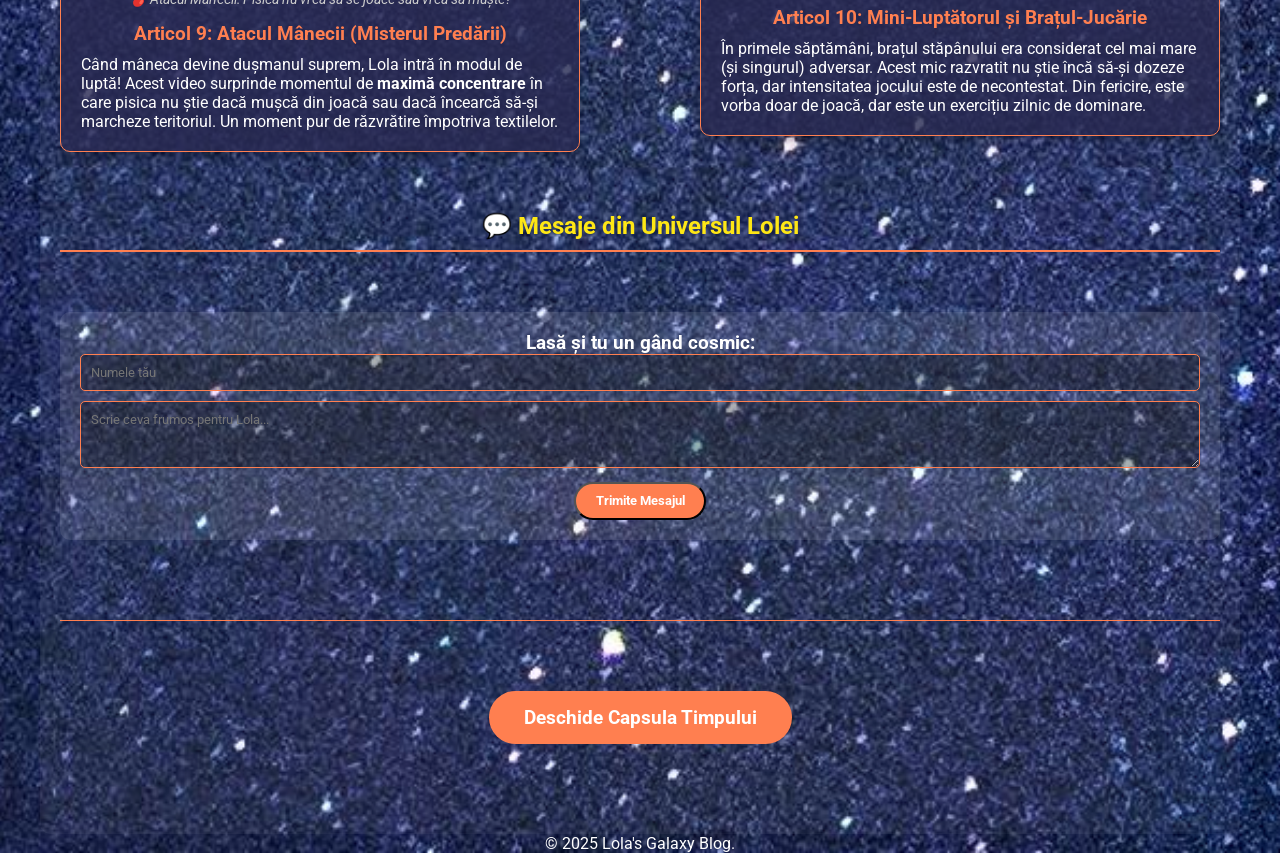
==== commit 522a56c9: "Update povesti.html" ====
--- a/povesti.html
+++ b/povesti.html
@@ -21,12 +21,12 @@
 <body id="povesti-bkg">
     <header>
         <div class="navbar">
-            <div class="logo"><a href="acasa.html">Lola's Galaxy Blog</a></div> <input type="checkbox" id="menu-toggle"
+            <div class="logo"><a href="index.html">Lola's Galaxy Blog</a></div> <input type="checkbox" id="menu-toggle"
                 class="hidden-checkbox"> <label for="menu-toggle" class="toggle_btn icon"> <i
                     class="fa-solid fa-bars"></i> </label>
             <nav class="main-nav">
                 <ul class="links">
-                    <li><a href="acasa.html">Acasă</a></li>
+                    <li><a href="index.html">Acasă</a></li>
                     <li class="main-submenu"> <a href="povesti.html">Povești</a>
                         <ul class="submenu">
                             <li><a href="povesti.html#joaca">Joacă</a></li>
@@ -196,4 +196,4 @@
     <script src="script.js"></script>
 </body>
 
-</html>+</html>
